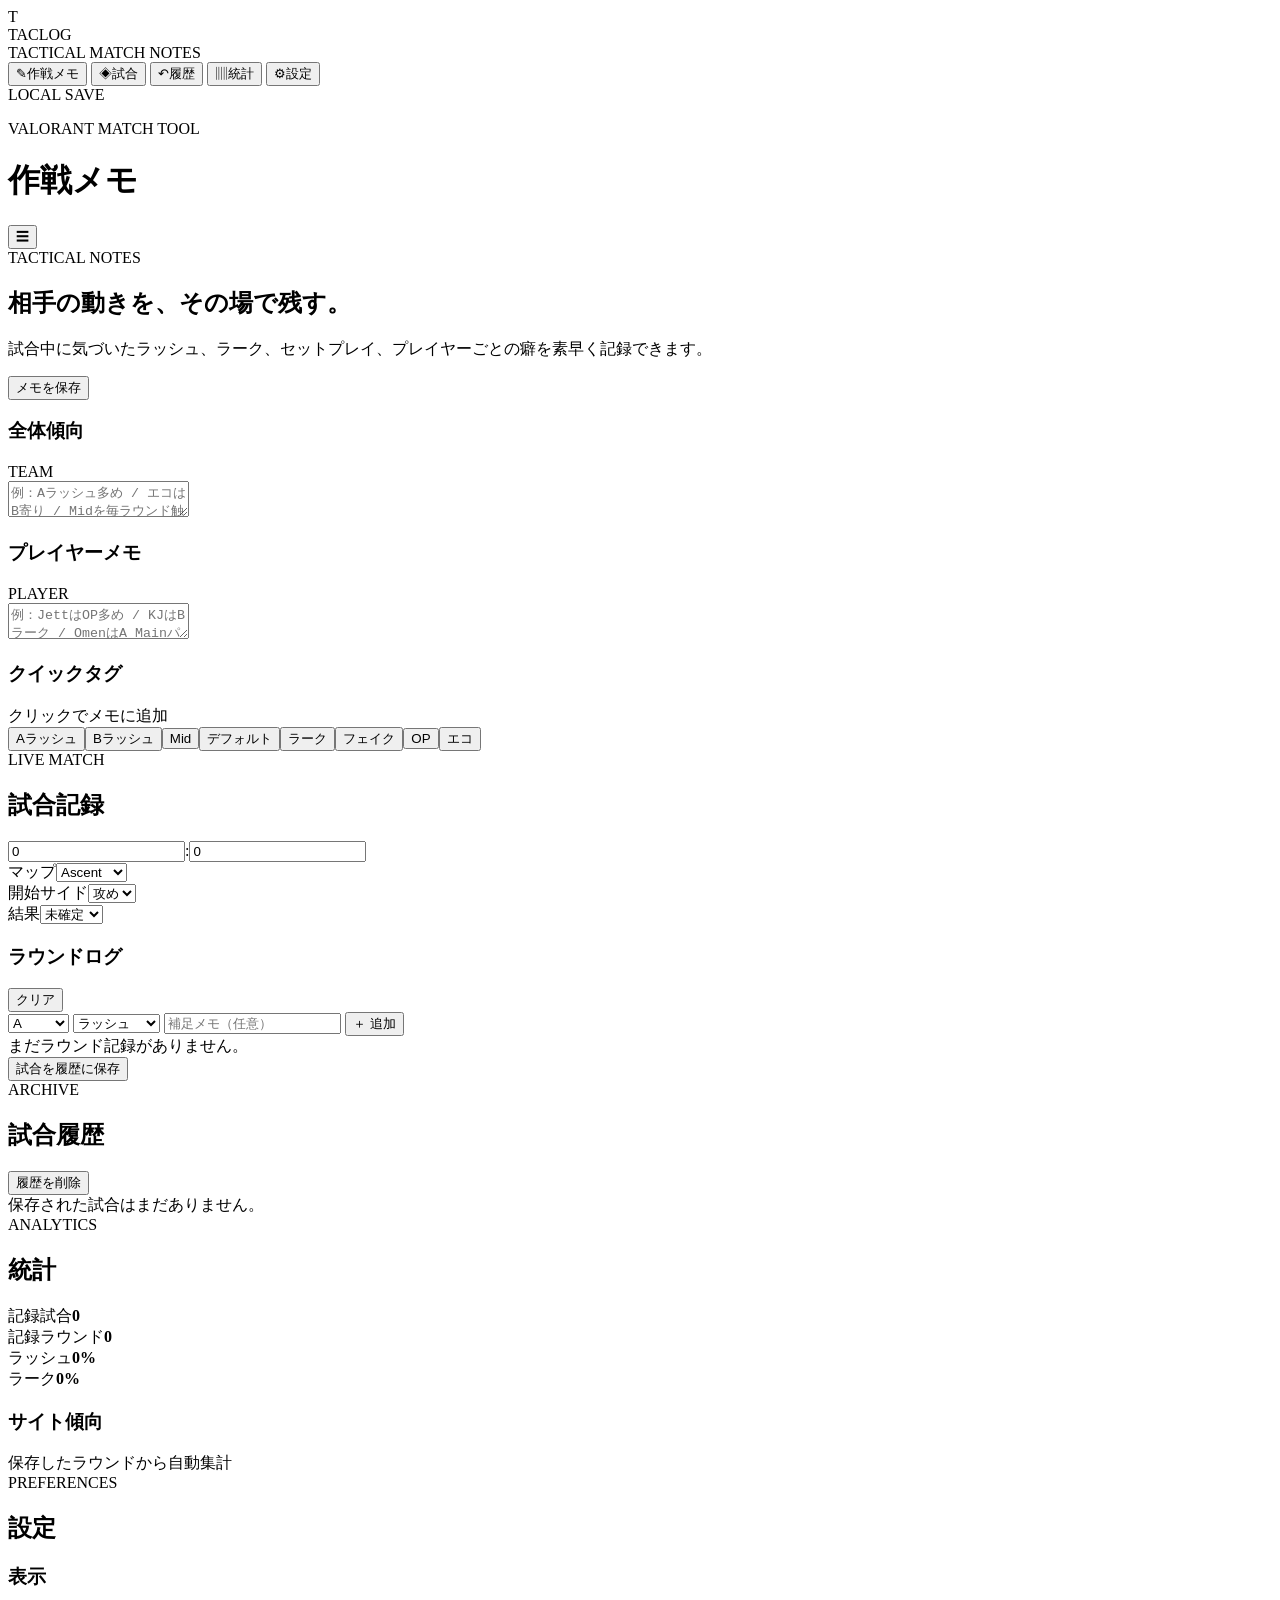
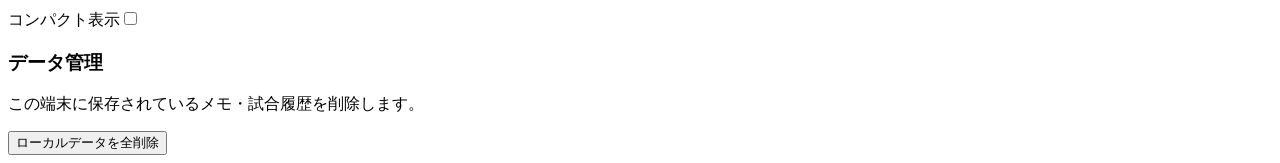
==== index.html @ 44c2d316 "Create VALO strategy tracker shell" ====
<!doctype html>
<html lang="ja">
<head>
  <meta charset="UTF-8" />
  <meta name="viewport" content="width=device-width, initial-scale=1.0" />
  <meta name="theme-color" content="#0b0c10" />
  <title>TACLOG</title>
  <link rel="stylesheet" href="styles.css" />
</head>
<body>
  <div class="app-shell">
    <aside class="sidebar">
      <div class="brand">
        <div class="brand-mark">T</div>
        <div>
          <div class="brand-name">TACLOG</div>
          <div class="brand-sub">TACTICAL MATCH NOTES</div>
        </div>
      </div>

      <nav class="nav" aria-label="メインメニュー">
        <button class="nav-item active" data-tab="memo">
          <span class="nav-icon">✎</span><span>作戦メモ</span>
        </button>
        <button class="nav-item" data-tab="match">
          <span class="nav-icon">◈</span><span>試合</span>
        </button>
        <button class="nav-item" data-tab="history">
          <span class="nav-icon">↶</span><span>履歴</span>
        </button>
        <button class="nav-item" data-tab="stats">
          <span class="nav-icon">▥</span><span>統計</span>
        </button>
        <button class="nav-item" data-tab="settings">
          <span class="nav-icon">⚙</span><span>設定</span>
        </button>
      </nav>

      <div class="sidebar-footer">
        <div class="status-dot"></div>
        <span>LOCAL SAVE</span>
      </div>
    </aside>

    <main class="main">
      <header class="topbar">
        <div>
          <p class="eyebrow">VALORANT MATCH TOOL</p>
          <h1 id="pageTitle">作戦メモ</h1>
        </div>
        <button id="mobileMenu" class="mobile-menu" aria-label="メニュー">☰</button>
      </header>

      <section id="memo" class="tab-panel active">
        <div class="hero-card">
          <div>
            <span class="tag">TACTICAL NOTES</span>
            <h2>相手の動きを、その場で残す。</h2>
            <p>試合中に気づいたラッシュ、ラーク、セットプレイ、プレイヤーごとの癖を素早く記録できます。</p>
          </div>
          <button class="primary-btn" id="saveMemo">メモを保存</button>
        </div>

        <div class="grid two">
          <article class="card">
            <div class="card-head"><h3>全体傾向</h3><span class="mini-tag">TEAM</span></div>
            <textarea id="teamMemo" placeholder="例：Aラッシュ多め / エコはB寄り / Midを毎ラウンド触る"></textarea>
          </article>
          <article class="card">
            <div class="card-head"><h3>プレイヤーメモ</h3><span class="mini-tag">PLAYER</span></div>
            <textarea id="playerMemo" placeholder="例：JettはOP多め / KJはBラーク / OmenはA Mainパラノイア"></textarea>
          </article>
        </div>

        <article class="card quick-card">
          <div class="card-head"><h3>クイックタグ</h3><span class="muted">クリックでメモに追加</span></div>
          <div class="quick-tags" id="quickTags">
            <button>Aラッシュ</button><button>Bラッシュ</button><button>Mid</button><button>デフォルト</button><button>ラーク</button><button>フェイク</button><button>OP</button><button>エコ</button>
          </div>
        </article>
      </section>

      <section id="match" class="tab-panel">
        <div class="section-title-row">
          <div><span class="tag">LIVE MATCH</span><h2>試合記録</h2></div>
          <div class="score-box"><input id="ourScore" type="number" min="0" value="0" /><span>:</span><input id="enemyScore" type="number" min="0" value="0" /></div>
        </div>

        <div class="grid three">
          <article class="card compact"><label>マップ</label><select id="mapSelect"><option>Ascent</option><option>Bind</option><option>Haven</option><option>Lotus</option><option>Split</option><option>Sunset</option><option>Icebox</option><option>Breeze</option><option>Corrode</option></select></article>
          <article class="card compact"><label>開始サイド</label><select id="sideSelect"><option>攻め</option><option>守り</option></select></article>
          <article class="card compact"><label>結果</label><select id="resultSelect"><option value="">未確定</option><option value="WIN">WIN</option><option value="LOSS">LOSS</option><option value="DRAW">DRAW</option></select></article>
        </div>

        <article class="card">
          <div class="card-head"><h3>ラウンドログ</h3><button class="ghost-btn" id="clearRounds">クリア</button></div>
          <div class="round-builder">
            <select id="siteSelect"><option>A</option><option>B</option><option>Mid</option><option>その他</option></select>
            <select id="planSelect"><option>ラッシュ</option><option>デフォルト</option><option>ラーク</option><option>フェイク</option><option>スプリット</option><option>リテイク</option><option>その他</option></select>
            <input id="roundNote" placeholder="補足メモ（任意）" />
            <button class="primary-btn" id="addRound">＋ 追加</button>
          </div>
          <div id="roundList" class="round-list empty-state">まだラウンド記録がありません。</div>
        </article>
        <button class="finish-btn" id="finishMatch">試合を履歴に保存</button>
      </section>

      <section id="history" class="tab-panel">
        <div class="section-title-row"><div><span class="tag">ARCHIVE</span><h2>試合履歴</h2></div><button class="ghost-btn" id="clearHistory">履歴を削除</button></div>
        <div id="historyList" class="history-list empty-state">保存された試合はまだありません。</div>
      </section>

      <section id="stats" class="tab-panel">
        <div class="section-title-row"><div><span class="tag">ANALYTICS</span><h2>統計</h2></div></div>
        <div class="stat-grid">
          <article class="stat-card"><span>記録試合</span><strong id="statMatches">0</strong></article>
          <article class="stat-card"><span>記録ラウンド</span><strong id="statRounds">0</strong></article>
          <article class="stat-card"><span>ラッシュ</span><strong id="statRush">0%</strong></article>
          <article class="stat-card"><span>ラーク</span><strong id="statLurk">0%</strong></article>
        </div>
        <article class="card"><div class="card-head"><h3>サイト傾向</h3><span class="muted">保存したラウンドから自動集計</span></div><div id="siteBars" class="bars"></div></article>
      </section>

      <section id="settings" class="tab-panel">
        <div class="section-title-row"><div><span class="tag">PREFERENCES</span><h2>設定</h2></div></div>
        <div class="grid two">
          <article class="card"><h3>表示</h3><label class="setting-row"><span>コンパクト表示</span><input type="checkbox" id="compactToggle" /></label></article>
          <article class="card danger-zone"><h3>データ管理</h3><p>この端末に保存されているメモ・試合履歴を削除します。</p><button class="danger-btn" id="resetData">ローカルデータを全削除</button></article>
        </div>
      </section>
    </main>
  </div>
  <script src="app.js"></script>
</body>
</html>
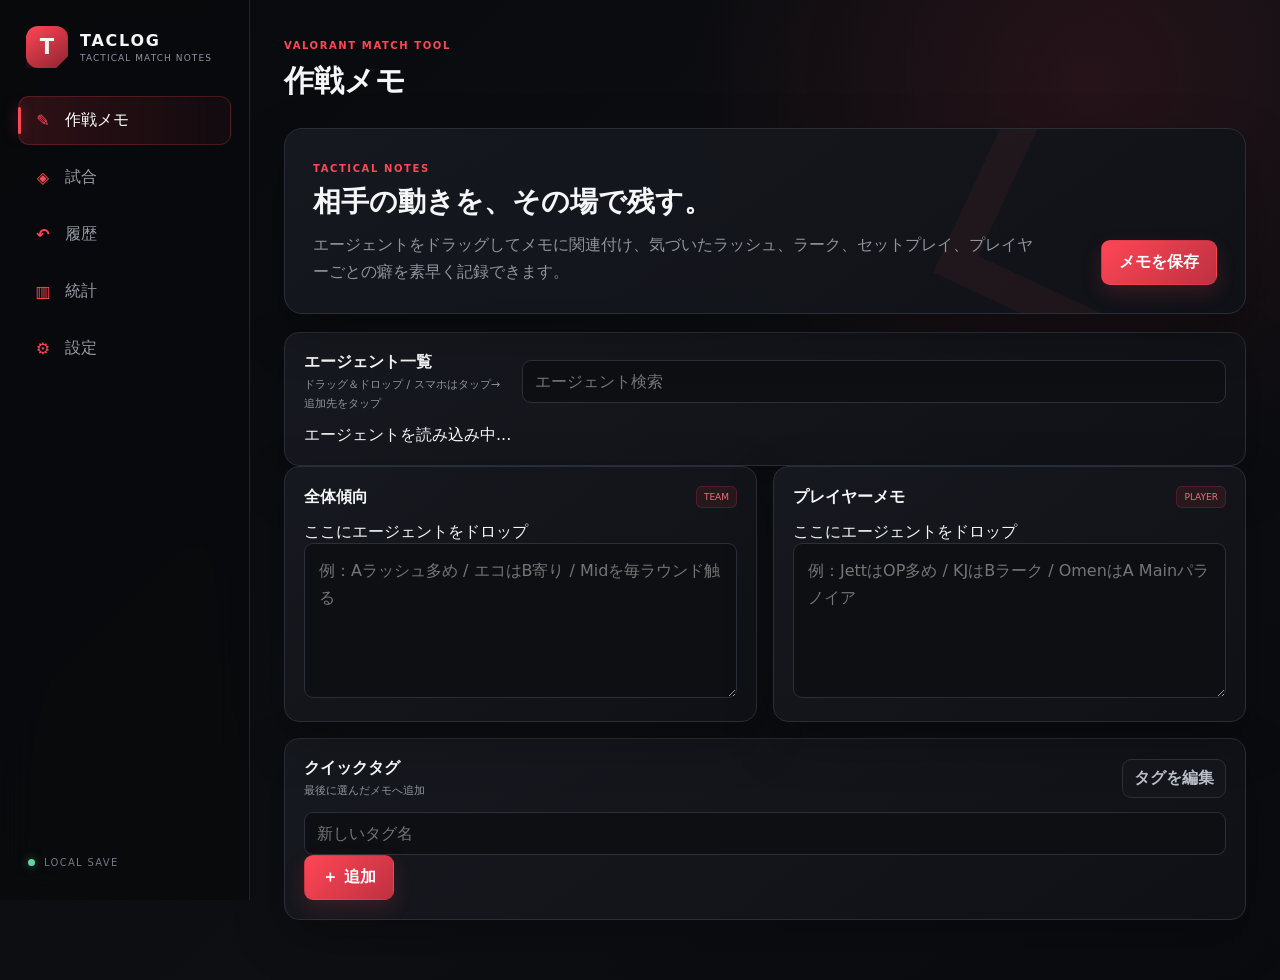
==== commit 8b76cd66: "Add agent drag-and-drop UI and editable quick tags" ====
--- a/index.html
+++ b/index.html
@@ -19,35 +19,19 @@
       </div>
 
       <nav class="nav" aria-label="メインメニュー">
-        <button class="nav-item active" data-tab="memo">
-          <span class="nav-icon">✎</span><span>作戦メモ</span>
-        </button>
-        <button class="nav-item" data-tab="match">
-          <span class="nav-icon">◈</span><span>試合</span>
-        </button>
-        <button class="nav-item" data-tab="history">
-          <span class="nav-icon">↶</span><span>履歴</span>
-        </button>
-        <button class="nav-item" data-tab="stats">
-          <span class="nav-icon">▥</span><span>統計</span>
-        </button>
-        <button class="nav-item" data-tab="settings">
-          <span class="nav-icon">⚙</span><span>設定</span>
-        </button>
+        <button class="nav-item active" data-tab="memo"><span class="nav-icon">✎</span><span>作戦メモ</span></button>
+        <button class="nav-item" data-tab="match"><span class="nav-icon">◈</span><span>試合</span></button>
+        <button class="nav-item" data-tab="history"><span class="nav-icon">↶</span><span>履歴</span></button>
+        <button class="nav-item" data-tab="stats"><span class="nav-icon">▥</span><span>統計</span></button>
+        <button class="nav-item" data-tab="settings"><span class="nav-icon">⚙</span><span>設定</span></button>
       </nav>
 
-      <div class="sidebar-footer">
-        <div class="status-dot"></div>
-        <span>LOCAL SAVE</span>
-      </div>
+      <div class="sidebar-footer"><div class="status-dot"></div><span>LOCAL SAVE</span></div>
     </aside>
 
     <main class="main">
       <header class="topbar">
-        <div>
-          <p class="eyebrow">VALORANT MATCH TOOL</p>
-          <h1 id="pageTitle">作戦メモ</h1>
-        </div>
+        <div><p class="eyebrow">VALORANT MATCH TOOL</p><h1 id="pageTitle">作戦メモ</h1></div>
         <button id="mobileMenu" class="mobile-menu" aria-label="メニュー">☰</button>
       </header>
 
@@ -56,26 +40,41 @@
           <div>
             <span class="tag">TACTICAL NOTES</span>
             <h2>相手の動きを、その場で残す。</h2>
-            <p>試合中に気づいたラッシュ、ラーク、セットプレイ、プレイヤーごとの癖を素早く記録できます。</p>
+            <p>エージェントをドラッグしてメモに関連付け、気づいたラッシュ、ラーク、セットプレイ、プレイヤーごとの癖を素早く記録できます。</p>
           </div>
           <button class="primary-btn" id="saveMemo">メモを保存</button>
         </div>
 
+        <article class="card agent-library-card">
+          <div class="card-head agent-library-head">
+            <div><h3>エージェント一覧</h3><span class="muted">ドラッグ＆ドロップ / スマホはタップ→追加先をタップ</span></div>
+            <input class="agent-search" id="memoAgentSearch" placeholder="エージェント検索" />
+          </div>
+          <div id="memoAgentLibrary" class="agent-library-grid loading-agents">エージェントを読み込み中...</div>
+        </article>
+
         <div class="grid two">
-          <article class="card">
+          <article class="card memo-card">
             <div class="card-head"><h3>全体傾向</h3><span class="mini-tag">TEAM</span></div>
+            <div id="teamMemoAgents" class="agent-dropzone" data-drop-target="teamMemoAgents"><span class="drop-hint">ここにエージェントをドロップ</span></div>
             <textarea id="teamMemo" placeholder="例：Aラッシュ多め / エコはB寄り / Midを毎ラウンド触る"></textarea>
           </article>
-          <article class="card">
+          <article class="card memo-card">
             <div class="card-head"><h3>プレイヤーメモ</h3><span class="mini-tag">PLAYER</span></div>
+            <div id="playerMemoAgents" class="agent-dropzone" data-drop-target="playerMemoAgents"><span class="drop-hint">ここにエージェントをドロップ</span></div>
             <textarea id="playerMemo" placeholder="例：JettはOP多め / KJはBラーク / OmenはA Mainパラノイア"></textarea>
           </article>
         </div>
 
         <article class="card quick-card">
-          <div class="card-head"><h3>クイックタグ</h3><span class="muted">クリックでメモに追加</span></div>
-          <div class="quick-tags" id="quickTags">
-            <button>Aラッシュ</button><button>Bラッシュ</button><button>Mid</button><button>デフォルト</button><button>ラーク</button><button>フェイク</button><button>OP</button><button>エコ</button>
+          <div class="card-head">
+            <div><h3>クイックタグ</h3><span class="muted">最後に選んだメモへ追加</span></div>
+            <button class="ghost-btn" id="toggleTagEditor">タグを編集</button>
+          </div>
+          <div class="quick-tags" id="quickTags"></div>
+          <div id="tagEditor" class="tag-editor hidden">
+            <div id="tagEditorList" class="tag-editor-list"></div>
+            <div class="tag-add-row"><input id="newTagInput" placeholder="新しいタグ名" /><button class="primary-btn" id="addQuickTag">＋ 追加</button></div>
           </div>
         </article>
       </section>
@@ -85,6 +84,19 @@
           <div><span class="tag">LIVE MATCH</span><h2>試合記録</h2></div>
           <div class="score-box"><input id="ourScore" type="number" min="0" value="0" /><span>:</span><input id="enemyScore" type="number" min="0" value="0" /></div>
         </div>
+
+        <article class="card agent-library-card">
+          <div class="card-head agent-library-head">
+            <div><h3>エージェント一覧</h3><span class="muted">敵チームへドラッグして構成を記録</span></div>
+            <input class="agent-search" id="matchAgentSearch" placeholder="エージェント検索" />
+          </div>
+          <div id="matchAgentLibrary" class="agent-library-grid loading-agents">エージェントを読み込み中...</div>
+        </article>
+
+        <article class="card enemy-team-card">
+          <div class="card-head"><h3>敵チーム</h3><span class="muted">最大5人</span></div>
+          <div id="matchAgents" class="agent-dropzone team-dropzone" data-drop-target="matchAgents"><span class="drop-hint">ここに敵エージェントをドロップ</span></div>
+        </article>
 
         <div class="grid three">
           <article class="card compact"><label>マップ</label><select id="mapSelect"><option>Ascent</option><option>Bind</option><option>Haven</option><option>Lotus</option><option>Split</option><option>Sunset</option><option>Icebox</option><option>Breeze</option><option>Corrode</option></select></article>
@@ -97,7 +109,7 @@
           <div class="round-builder">
             <select id="siteSelect"><option>A</option><option>B</option><option>Mid</option><option>その他</option></select>
             <select id="planSelect"><option>ラッシュ</option><option>デフォルト</option><option>ラーク</option><option>フェイク</option><option>スプリット</option><option>リテイク</option><option>その他</option></select>
-            <input id="roundNote" placeholder="補足メモ（任意）" />
+            <div id="roundAgentDrop" class="round-note-drop" data-drop-target="roundNote"><input id="roundNote" placeholder="補足メモ（エージェントもドロップ可）" /></div>
             <button class="primary-btn" id="addRound">＋ 追加</button>
           </div>
           <div id="roundList" class="round-list empty-state">まだラウンド記録がありません。</div>
@@ -127,6 +139,7 @@
           <article class="card"><h3>表示</h3><label class="setting-row"><span>コンパクト表示</span><input type="checkbox" id="compactToggle" /></label></article>
           <article class="card danger-zone"><h3>データ管理</h3><p>この端末に保存されているメモ・試合履歴を削除します。</p><button class="danger-btn" id="resetData">ローカルデータを全削除</button></article>
         </div>
+        <p class="riot-note">TACLOGはRiot Gamesの公式サービスではありません。VALORANTおよびエージェントアートの権利はRiot Gamesに帰属します。</p>
       </section>
     </main>
   </div>
--- a/styles.css
+++ b/styles.css
@@ -0,0 +1,36 @@
+:root {
+  --bg:#090a0d;
+  --panel:#111318;
+  --panel-2:#171920;
+  --panel-3:#1d2028;
+  --line:#2a2e37;
+  --red:#c83243;
+  --red-bright:#ff4655;
+  --red-deep:#7d1d29;
+  --text:#f5f6f8;
+  --muted:#8f949e;
+  --green:#62d5a2;
+  --shadow:0 18px 50px rgba(0,0,0,.28);
+}
+*{box-sizing:border-box}
+html,body{margin:0;min-height:100%;background:var(--bg);color:var(--text);font-family:Inter,ui-sans-serif,system-ui,-apple-system,BlinkMacSystemFont,"Segoe UI",sans-serif}
+button,input,select,textarea{font:inherit}
+button{cursor:pointer}
+body{background:radial-gradient(circle at 85% 8%,rgba(200,50,67,.13),transparent 28%),linear-gradient(135deg,#08090c,#0e0f13 55%,#0a0b0f)}
+.app-shell{display:grid;grid-template-columns:250px 1fr;min-height:100vh}
+.sidebar{position:sticky;top:0;height:100vh;padding:26px 18px 18px;border-right:1px solid #20232b;background:rgba(9,10,13,.92);backdrop-filter:blur(18px);display:flex;flex-direction:column;z-index:10}
+.brand{display:flex;align-items:center;gap:12px;padding:0 8px 28px}.brand-mark{width:42px;height:42px;border-radius:12px;background:linear-gradient(145deg,var(--red-bright),#8e2431);display:grid;place-items:center;font-weight:900;font-size:21px;box-shadow:0 10px 30px rgba(255,70,85,.2);clip-path:polygon(12% 0,100% 0,100% 72%,72% 100%,0 100%,0 20%)}.brand-name{font-weight:900;letter-spacing:.11em}.brand-sub{font-size:9px;color:var(--muted);letter-spacing:.12em;margin-top:3px}
+.nav{display:flex;flex-direction:column;gap:8px}.nav-item{position:relative;border:1px solid transparent;background:transparent;color:#989da8;border-radius:11px;padding:13px 14px;display:flex;align-items:center;gap:12px;text-align:left;transition:.18s ease}.nav-item:hover{color:#fff;background:#14161b}.nav-item.active{color:#fff;background:linear-gradient(90deg,rgba(200,50,67,.2),rgba(200,50,67,.05));border-color:rgba(255,70,85,.22)}.nav-item.active:before{content:"";position:absolute;left:-1px;top:10px;bottom:10px;width:3px;border-radius:6px;background:var(--red-bright);box-shadow:0 0 14px rgba(255,70,85,.5)}.nav-icon{width:20px;text-align:center;color:var(--red-bright);font-weight:700}.sidebar-footer{margin-top:auto;display:flex;gap:9px;align-items:center;color:#737985;font-size:10px;letter-spacing:.13em;padding:14px 10px}.status-dot{width:7px;height:7px;border-radius:50%;background:var(--green);box-shadow:0 0 10px rgba(98,213,162,.5)}
+.main{min-width:0;padding:30px 34px 60px}.topbar{display:flex;justify-content:space-between;align-items:center;margin-bottom:26px}.eyebrow,.tag{font-size:10px;font-weight:800;letter-spacing:.16em;color:var(--red-bright)}h1{font-size:30px;margin:3px 0 0}h2{font-size:24px;margin:7px 0 0}h3{margin:0;font-size:16px}.mobile-menu{display:none;background:var(--panel);border:1px solid var(--line);color:#fff;border-radius:10px;padding:9px 12px}
+.tab-panel{display:none;animation:fade .2s ease}.tab-panel.active{display:block}@keyframes fade{from{opacity:.45;transform:translateY(3px)}to{opacity:1;transform:none}}
+.hero-card,.card,.stat-card{border:1px solid var(--line);background:linear-gradient(145deg,rgba(23,25,32,.96),rgba(15,17,22,.96));box-shadow:var(--shadow)}.hero-card{position:relative;overflow:hidden;border-radius:18px;padding:28px;display:flex;align-items:flex-end;justify-content:space-between;gap:24px;margin-bottom:18px}.hero-card:after{content:"";position:absolute;right:-70px;top:-100px;width:260px;height:260px;border:34px solid rgba(255,70,85,.06);transform:rotate(25deg)}.hero-card h2{font-size:28px;max-width:560px}.hero-card p{max-width:720px;color:var(--muted);line-height:1.7;margin:10px 0 0}.hero-card>*{position:relative;z-index:1}
+.grid{display:grid;gap:16px;margin-bottom:16px}.grid.two{grid-template-columns:repeat(2,minmax(0,1fr))}.grid.three{grid-template-columns:repeat(3,minmax(0,1fr))}.card{border-radius:15px;padding:19px}.card.compact{padding:16px}.card-head{display:flex;align-items:center;justify-content:space-between;gap:12px;margin-bottom:14px}.mini-tag{font-size:9px;padding:5px 7px;border-radius:6px;background:rgba(255,70,85,.09);border:1px solid rgba(255,70,85,.18);color:#ef6e79}.muted{font-size:11px;color:var(--muted)}
+textarea,input,select{width:100%;background:#0d0f13;border:1px solid #2b2f38;color:#eef0f4;border-radius:9px;outline:none;transition:.18s}textarea{min-height:155px;resize:vertical;padding:14px;line-height:1.65}input,select{height:43px;padding:0 12px}textarea:focus,input:focus,select:focus{border-color:#8f2c39;box-shadow:0 0 0 3px rgba(255,70,85,.08)}label{display:block;color:#a3a8b2;font-size:12px;margin-bottom:8px}
+.primary-btn,.finish-btn,.ghost-btn,.danger-btn,.quick-tags button{border-radius:9px;border:1px solid transparent;font-weight:750;transition:.18s}.primary-btn{background:linear-gradient(135deg,var(--red-bright),#be3141);color:#fff;padding:11px 17px;box-shadow:0 8px 20px rgba(255,70,85,.16)}.primary-btn:hover{transform:translateY(-1px);filter:brightness(1.08)}.ghost-btn{background:#13151b;color:#b8bdc7;border-color:var(--line);padding:8px 11px}.ghost-btn:hover{border-color:#5b2930;color:#fff}.danger-btn{background:rgba(255,70,85,.08);border-color:rgba(255,70,85,.27);color:#ff7c87;padding:10px 14px}.finish-btn{width:100%;padding:14px;background:linear-gradient(90deg,#8f2431,var(--red));color:white;letter-spacing:.04em}.finish-btn:hover{filter:brightness(1.07)}
+.quick-tags{display:flex;flex-wrap:wrap;gap:8px}.quick-tags button{background:#111319;border-color:#2c3038;color:#b8bdc7;padding:8px 11px}.quick-tags button:hover{background:rgba(255,70,85,.09);border-color:#70303a;color:#fff}
+.section-title-row{display:flex;align-items:center;justify-content:space-between;margin-bottom:18px}.score-box{display:flex;align-items:center;gap:8px;font-size:24px;font-weight:900}.score-box input{width:58px;text-align:center;font-size:20px;font-weight:800}.round-builder{display:grid;grid-template-columns:150px 180px 1fr auto;gap:9px}.round-list{margin-top:14px;display:flex;flex-direction:column;gap:8px}.round-row{display:grid;grid-template-columns:60px 70px 130px 1fr auto;gap:10px;align-items:center;padding:11px 12px;border-radius:9px;background:#0f1116;border:1px solid #242832;font-size:12px}.round-no{color:#717784;font-weight:800}.round-site{font-weight:900;color:#fff}.round-plan{color:#e16b76}.round-note{color:#9da2ac}.round-delete{background:transparent;border:0;color:#666d79;padding:4px 7px}.round-delete:hover{color:#ff6976}.empty-state{padding:28px;text-align:center;color:#6f7580;border:1px dashed #2b2f38;border-radius:12px}
+.history-list{display:flex;flex-direction:column;gap:10px}.history-item{display:grid;grid-template-columns:110px 1fr auto;align-items:center;gap:14px;background:var(--panel);border:1px solid var(--line);border-radius:12px;padding:15px 16px}.history-map{font-weight:850}.history-meta{color:var(--muted);font-size:12px}.result{font-weight:900;font-size:12px;padding:7px 9px;border-radius:7px}.result.WIN{color:#74dfaf;background:rgba(98,213,162,.08)}.result.LOSS{color:#ff707c;background:rgba(255,70,85,.08)}.result.DRAW{color:#c3c6cd;background:#1a1d24}
+.stat-grid{display:grid;grid-template-columns:repeat(4,1fr);gap:14px;margin-bottom:16px}.stat-card{border-radius:14px;padding:18px}.stat-card span{display:block;color:var(--muted);font-size:11px;margin-bottom:9px}.stat-card strong{font-size:30px;letter-spacing:-.04em}.bars{display:flex;flex-direction:column;gap:13px}.bar-row{display:grid;grid-template-columns:80px 1fr 45px;align-items:center;gap:10px;font-size:12px}.bar-track{height:8px;border-radius:20px;background:#0d0f13;overflow:hidden}.bar-fill{height:100%;border-radius:20px;background:linear-gradient(90deg,#77212c,var(--red-bright))}.bar-value{text-align:right;color:#a9aeb7}.setting-row{display:flex;justify-content:space-between;align-items:center;margin-top:16px}.setting-row input{width:18px;height:18px}.danger-zone p{color:var(--muted);font-size:12px;line-height:1.6}.compact-mode .card{padding:14px}.compact-mode .hero-card{padding:20px}.compact-mode textarea{min-height:110px}
+.toast{position:fixed;right:24px;bottom:24px;background:#171920;border:1px solid #3a3e48;color:#fff;padding:12px 15px;border-radius:10px;box-shadow:var(--shadow);z-index:40;animation:toastIn .2s ease}.toast strong{color:var(--red-bright)}@keyframes toastIn{from{opacity:0;transform:translateY(8px)}to{opacity:1;transform:none}}
+@media(max-width:900px){.app-shell{grid-template-columns:1fr}.sidebar{position:fixed;left:-270px;width:245px;transition:.2s;box-shadow:20px 0 50px rgba(0,0,0,.4)}.sidebar.open{left:0}.main{padding:22px 18px 50px}.mobile-menu{display:block}.grid.two,.grid.three,.stat-grid{grid-template-columns:1fr 1fr}.round-builder{grid-template-columns:1fr 1fr}.round-builder input{grid-column:1/-1}.round-builder .primary-btn{grid-column:1/-1}.hero-card{align-items:flex-start;flex-direction:column}.history-item{grid-template-columns:1fr auto}.history-meta{grid-column:1/-1}}
+@media(max-width:560px){.grid.two,.grid.three,.stat-grid{grid-template-columns:1fr}.round-row{grid-template-columns:48px 45px 1fr auto}.round-note{grid-column:2/5}.main{padding:18px 13px 45px}.topbar{margin-bottom:18px}h1{font-size:25px}.hero-card h2{font-size:23px}.score-box input{width:50px}.section-title-row{align-items:flex-end}}
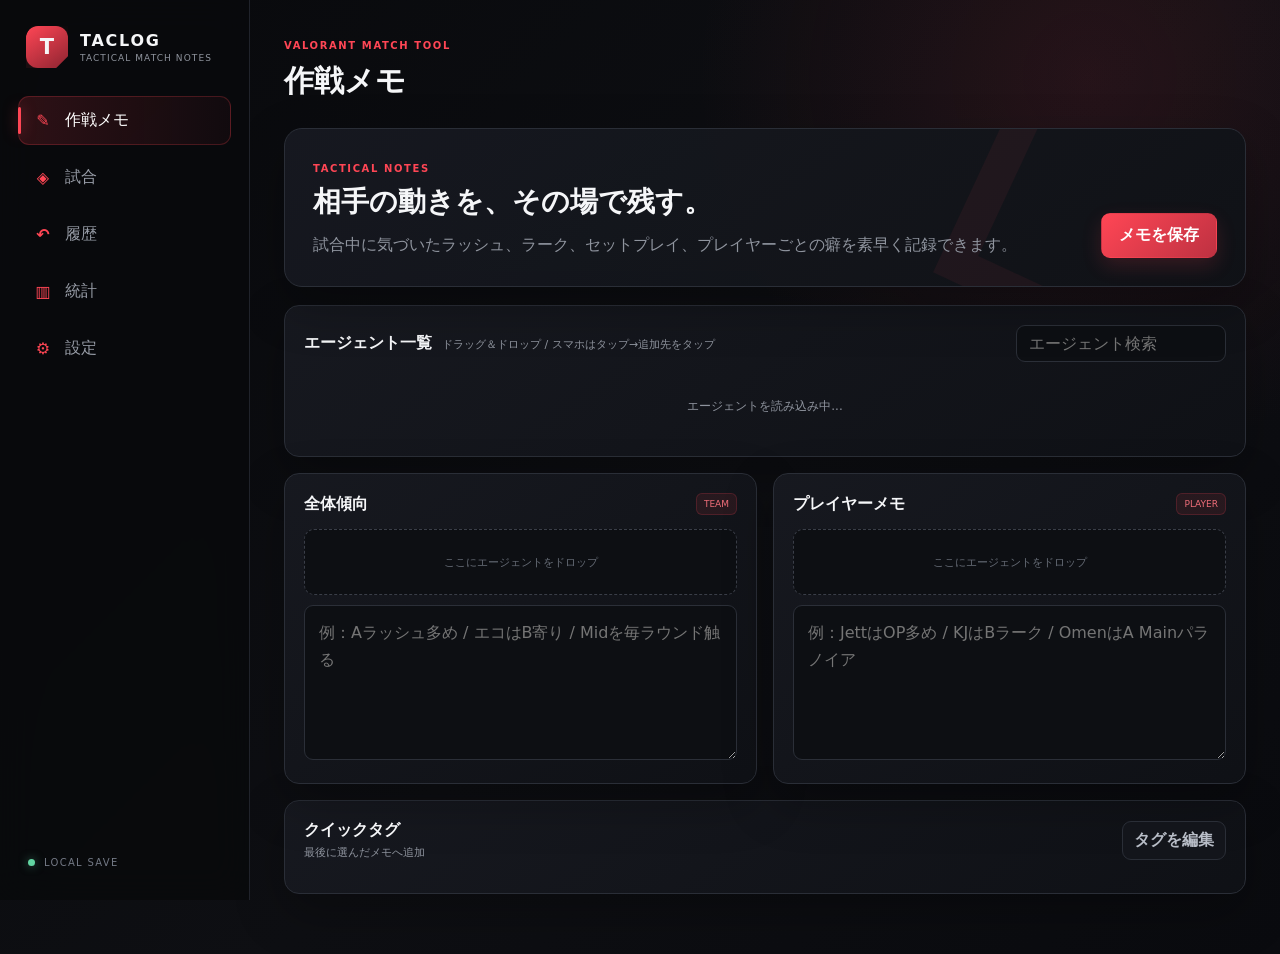
==== commit 241a9331: "Add ally team, rank stats controls and round counter UI" ====
--- a/index.html
+++ b/index.html
@@ -6,6 +6,7 @@
   <meta name="theme-color" content="#0b0c10" />
   <title>TACLOG</title>
   <link rel="stylesheet" href="styles.css" />
+  <link rel="stylesheet" href="agent.css" />
 </head>
 <body>
   <div class="app-shell">
@@ -37,11 +38,7 @@
 
       <section id="memo" class="tab-panel active">
         <div class="hero-card">
-          <div>
-            <span class="tag">TACTICAL NOTES</span>
-            <h2>相手の動きを、その場で残す。</h2>
-            <p>エージェントをドラッグしてメモに関連付け、気づいたラッシュ、ラーク、セットプレイ、プレイヤーごとの癖を素早く記録できます。</p>
-          </div>
+          <div><span class="tag">TACTICAL NOTES</span><h2>相手の動きを、その場で残す。</h2><p>試合中に気づいたラッシュ、ラーク、セットプレイ、プレイヤーごとの癖を素早く記録できます。</p></div>
           <button class="primary-btn" id="saveMemo">メモを保存</button>
         </div>
 
@@ -87,30 +84,41 @@
 
         <article class="card agent-library-card">
           <div class="card-head agent-library-head">
-            <div><h3>エージェント一覧</h3><span class="muted">敵チームへドラッグして構成を記録</span></div>
+            <div><h3>エージェント一覧</h3><span class="muted">味方・敵チームへドラッグして構成を記録</span></div>
             <input class="agent-search" id="matchAgentSearch" placeholder="エージェント検索" />
           </div>
           <div id="matchAgentLibrary" class="agent-library-grid loading-agents">エージェントを読み込み中...</div>
         </article>
 
-        <article class="card enemy-team-card">
-          <div class="card-head"><h3>敵チーム</h3><span class="muted">最大5人</span></div>
-          <div id="matchAgents" class="agent-dropzone team-dropzone" data-drop-target="matchAgents"><span class="drop-hint">ここに敵エージェントをドロップ</span></div>
-        </article>
+        <div class="team-grid">
+          <article class="card team-card ally-team-card">
+            <div class="card-head"><h3>味方チーム</h3><span class="muted">最大5人</span></div>
+            <div id="allyAgents" class="agent-dropzone team-dropzone" data-drop-target="allyAgents"><span class="drop-hint">ここに味方エージェントをドロップ</span></div>
+          </article>
+          <article class="card team-card enemy-team-card">
+            <div class="card-head"><h3>敵チーム</h3><span class="muted">最大5人</span></div>
+            <div id="enemyAgents" class="agent-dropzone team-dropzone" data-drop-target="enemyAgents"><span class="drop-hint">ここに敵エージェントをドロップ</span></div>
+          </article>
+        </div>
 
-        <div class="grid three">
+        <div class="match-meta-grid">
           <article class="card compact"><label>マップ</label><select id="mapSelect"><option>Ascent</option><option>Bind</option><option>Haven</option><option>Lotus</option><option>Split</option><option>Sunset</option><option>Icebox</option><option>Breeze</option><option>Corrode</option></select></article>
+          <article class="card compact"><label>自分のランク</label><select id="rankSelect"></select></article>
           <article class="card compact"><label>開始サイド</label><select id="sideSelect"><option>攻め</option><option>守り</option></select></article>
           <article class="card compact"><label>結果</label><select id="resultSelect"><option value="">未確定</option><option value="WIN">WIN</option><option value="LOSS">LOSS</option><option value="DRAW">DRAW</option></select></article>
         </div>
 
         <article class="card">
-          <div class="card-head"><h3>ラウンドログ</h3><button class="ghost-btn" id="clearRounds">クリア</button></div>
-          <div class="round-builder">
-            <select id="siteSelect"><option>A</option><option>B</option><option>Mid</option><option>その他</option></select>
-            <select id="planSelect"><option>ラッシュ</option><option>デフォルト</option><option>ラーク</option><option>フェイク</option><option>スプリット</option><option>リテイク</option><option>その他</option></select>
-            <div id="roundAgentDrop" class="round-note-drop" data-drop-target="roundNote"><input id="roundNote" placeholder="補足メモ（エージェントもドロップ可）" /></div>
-            <button class="primary-btn" id="addRound">＋ 追加</button>
+          <div class="card-head">
+            <div><h3>ラウンドログ</h3><span class="muted">追加するとラウンド番号が自動で+1</span></div>
+            <button class="ghost-btn" id="clearRounds">クリア</button>
+          </div>
+          <div class="round-builder with-round-number">
+            <div class="round-number-field"><label for="currentRound">ラウンド</label><input id="currentRound" type="number" min="1" value="1" /></div>
+            <div><label for="siteSelect">サイト</label><select id="siteSelect"><option>A</option><option>B</option><option>Mid</option><option>その他</option></select></div>
+            <div><label for="planSelect">作戦</label><select id="planSelect"><option>ラッシュ</option><option>デフォルト</option><option>ラーク</option><option>フェイク</option><option>スプリット</option><option>リテイク</option><option>その他</option></select></div>
+            <div><label for="roundNote">補足</label><div id="roundAgentDrop" class="round-note-drop" data-drop-target="roundNote"><input id="roundNote" placeholder="補足メモ（エージェントもドロップ可）" /></div></div>
+            <button class="primary-btn add-round-btn" id="addRound">＋ 追加</button>
           </div>
           <div id="roundList" class="round-list empty-state">まだラウンド記録がありません。</div>
         </article>
@@ -123,14 +131,18 @@
       </section>
 
       <section id="stats" class="tab-panel">
-        <div class="section-title-row"><div><span class="tag">ANALYTICS</span><h2>統計</h2></div></div>
+        <div class="section-title-row stats-title-row">
+          <div><span class="tag">ANALYTICS</span><h2>統計</h2></div>
+          <div class="rank-filter-wrap"><label for="rankFilter">ランクで絞り込み</label><select id="rankFilter"></select></div>
+        </div>
         <div class="stat-grid">
           <article class="stat-card"><span>記録試合</span><strong id="statMatches">0</strong></article>
           <article class="stat-card"><span>記録ラウンド</span><strong id="statRounds">0</strong></article>
           <article class="stat-card"><span>ラッシュ</span><strong id="statRush">0%</strong></article>
           <article class="stat-card"><span>ラーク</span><strong id="statLurk">0%</strong></article>
         </div>
-        <article class="card"><div class="card-head"><h3>サイト傾向</h3><span class="muted">保存したラウンドから自動集計</span></div><div id="siteBars" class="bars"></div></article>
+        <article class="card stats-context"><div class="card-head"><h3 id="statsContextTitle">全ランクの統計</h3><span class="muted" id="statsContextMeta">保存した試合から自動集計</span></div></article>
+        <article class="card"><div class="card-head"><h3>サイト傾向</h3><span class="muted">選択中のランクだけを集計</span></div><div id="siteBars" class="bars"></div></article>
       </section>
 
       <section id="settings" class="tab-panel">
@@ -139,7 +151,7 @@
           <article class="card"><h3>表示</h3><label class="setting-row"><span>コンパクト表示</span><input type="checkbox" id="compactToggle" /></label></article>
           <article class="card danger-zone"><h3>データ管理</h3><p>この端末に保存されているメモ・試合履歴を削除します。</p><button class="danger-btn" id="resetData">ローカルデータを全削除</button></article>
         </div>
-        <p class="riot-note">TACLOGはRiot Gamesの公式サービスではありません。VALORANTおよびエージェントアートの権利はRiot Gamesに帰属します。</p>
+        <p class="riot-note">TACLOGは非公式のファン制作ツールです。Riot Games / VALORANTとの公式な提携・承認を示すものではありません。</p>
       </section>
     </main>
   </div>
--- a/agent.css
+++ b/agent.css
@@ -0,0 +1 @@
+.agent-library-card{margin-bottom:16px}.agent-library-head>div:first-child{display:flex;align-items:baseline;gap:10px;flex-wrap:wrap}.agent-search{width:210px;height:37px}.agent-library-grid{display:grid;grid-template-columns:repeat(auto-fill,minmax(72px,1fr));gap:8px;max-height:270px;overflow:auto;padding:2px}.loading-agents{display:block;color:var(--muted);font-size:12px;padding:22px;text-align:center}.agent-card{position:relative;min-width:0;border:1px solid #2a2e37;border-radius:10px;background:#0d0f13;padding:5px;color:#c5c9d1;text-align:center;user-select:none;transition:.16s;overflow:hidden}.agent-card:hover,.agent-card.selected{border-color:#8f2c39;background:rgba(255,70,85,.08);transform:translateY(-1px)}.agent-card.selected{box-shadow:0 0 0 2px rgba(255,70,85,.1)}.agent-card img{width:100%;aspect-ratio:1;object-fit:cover;border-radius:7px;background:#181b21;display:block}.agent-card span{display:block;white-space:nowrap;overflow:hidden;text-overflow:ellipsis;font-size:10px;font-weight:800;margin-top:5px}.agent-card[draggable="true"]{cursor:grab}.agent-dropzone{min-height:66px;border:1px dashed #3a3e48;border-radius:10px;background:#0d0f13;padding:8px;display:flex;gap:8px;align-items:center;flex-wrap:wrap;margin-bottom:10px;transition:.15s}.agent-dropzone.drag-over,.round-note-drop.drag-over{border-color:var(--red-bright);background:rgba(255,70,85,.06);box-shadow:0 0 0 3px rgba(255,70,85,.06)}.drop-hint{color:#656b75;font-size:11px;margin:auto}.agent-chip{position:relative;width:54px;border:1px solid #313641;border-radius:9px;background:#15181e;padding:3px;text-align:center}.agent-chip img{display:block;width:46px;height:46px;object-fit:cover;border-radius:7px}.agent-chip span{display:block;font-size:8px;white-space:nowrap;overflow:hidden;text-overflow:ellipsis;margin-top:2px}.agent-chip-remove{position:absolute;right:-5px;top:-5px;width:18px;height:18px;border-radius:50%;border:1px solid #5b2a31;background:#16181d;color:#ff7884;display:grid;place-items:center;padding:0;font-size:12px;line-height:1}.team-dropzone{min-height:78px}.enemy-team-card{margin-bottom:16px}.round-note-drop{border:1px dashed transparent;border-radius:9px}.round-note-drop input{height:41px}.history-agents{display:flex;gap:4px;margin-top:6px}.history-agents img{width:26px;height:26px;object-fit:cover;border-radius:6px;border:1px solid #323742;background:#171a20}.tag-editor{margin-top:16px;border-top:1px solid var(--line);padding-top:14px}.tag-editor.hidden{display:none}.tag-editor-list{display:flex;flex-direction:column;gap:8px}.tag-editor-row{display:grid;grid-template-columns:1fr auto;gap:8px}.tag-editor-row input{height:38px}.tag-delete{width:38px;height:38px;border-radius:9px;border:1px solid #4e2930;background:rgba(255,70,85,.06);color:#ff7480}.tag-add-row{display:grid;grid-template-columns:1fr auto;gap:8px;margin-top:10px}.tag-add-row input{height:40px}.riot-note{color:#666c77;font-size:10px;line-height:1.6;margin:18px 2px 0}.compact-mode .agent-library-grid{max-height:190px}@media(max-width:900px){.round-note-drop{grid-column:1/-1}.agent-library-grid{grid-template-columns:repeat(auto-fill,minmax(66px,1fr));max-height:245px}}@media(max-width:560px){.agent-library-head{align-items:flex-start;flex-direction:column}.agent-search{width:100%}.agent-library-grid{grid-template-columns:repeat(4,minmax(0,1fr));max-height:285px}.agent-chip{width:50px}.agent-chip img{width:42px;height:42px}.tag-add-row{grid-template-columns:1fr}.tag-add-row .primary-btn{width:100%}}
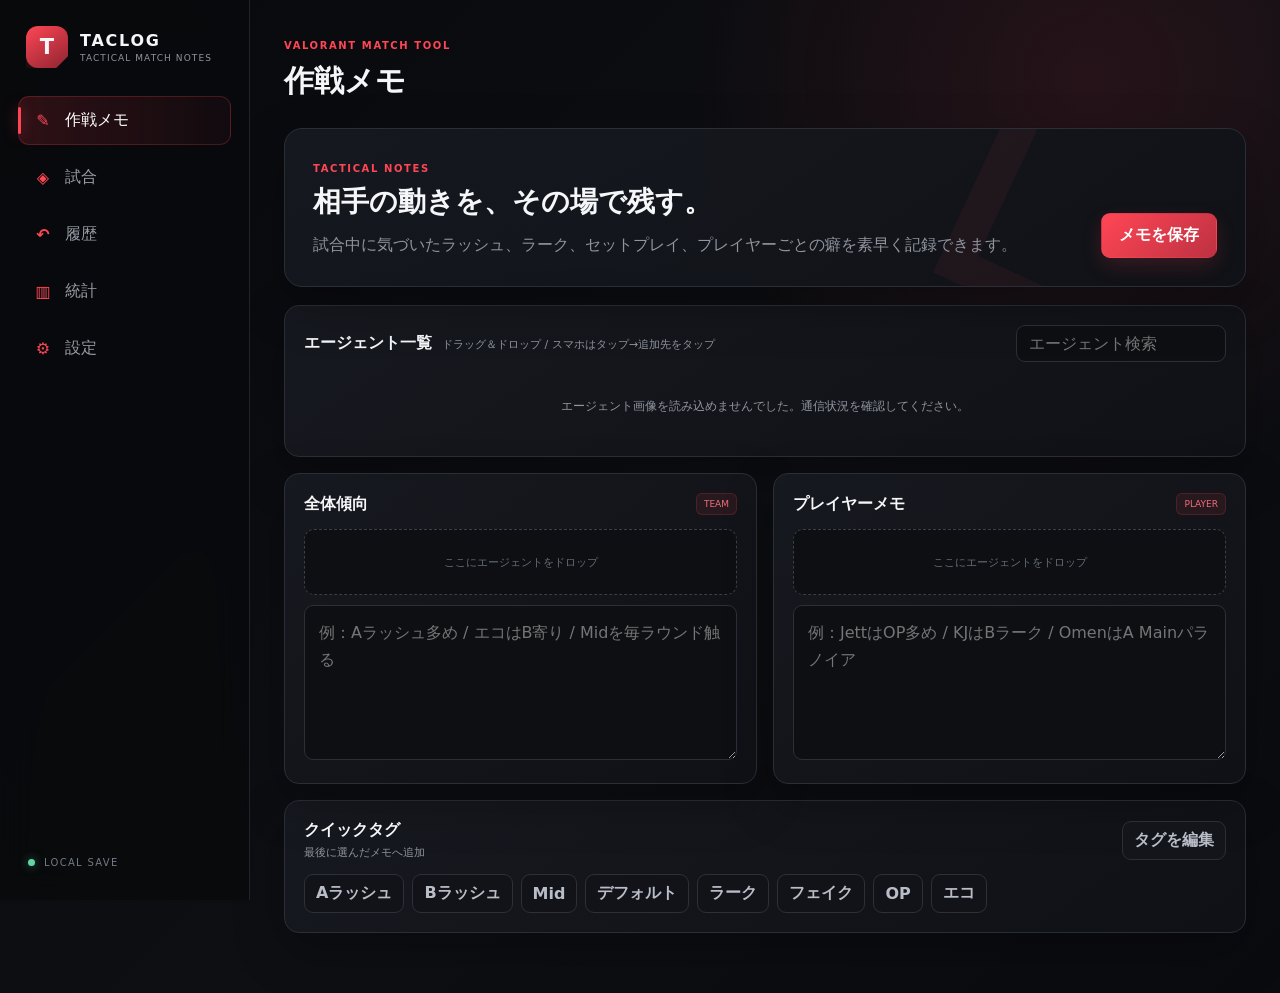
==== commit d6744cb6: "Change stats selector from match to map" ====
--- a/index.html
+++ b/index.html
@@ -101,9 +101,8 @@
           </article>
         </div>
 
-        <div class="match-meta-grid">
+        <div class="match-meta-grid three-meta">
           <article class="card compact"><label>マップ</label><select id="mapSelect"><option>Ascent</option><option>Bind</option><option>Haven</option><option>Lotus</option><option>Split</option><option>Sunset</option><option>Icebox</option><option>Breeze</option><option>Corrode</option></select></article>
-          <article class="card compact"><label>自分のランク</label><select id="rankSelect"></select></article>
           <article class="card compact"><label>開始サイド</label><select id="sideSelect"><option>攻め</option><option>守り</option></select></article>
           <article class="card compact"><label>結果</label><select id="resultSelect"><option value="">未確定</option><option value="WIN">WIN</option><option value="LOSS">LOSS</option><option value="DRAW">DRAW</option></select></article>
         </div>
@@ -133,16 +132,16 @@
       <section id="stats" class="tab-panel">
         <div class="section-title-row stats-title-row">
           <div><span class="tag">ANALYTICS</span><h2>統計</h2></div>
-          <div class="rank-filter-wrap"><label for="rankFilter">ランクで絞り込み</label><select id="rankFilter"></select></div>
+          <div class="match-filter-wrap"><label for="matchFilter">マップで絞り込み</label><select id="matchFilter"><option value="all">全マップ</option></select></div>
         </div>
         <div class="stat-grid">
-          <article class="stat-card"><span>記録試合</span><strong id="statMatches">0</strong></article>
+          <article class="stat-card"><span>対象試合</span><strong id="statMatches">0</strong></article>
           <article class="stat-card"><span>記録ラウンド</span><strong id="statRounds">0</strong></article>
           <article class="stat-card"><span>ラッシュ</span><strong id="statRush">0%</strong></article>
           <article class="stat-card"><span>ラーク</span><strong id="statLurk">0%</strong></article>
         </div>
-        <article class="card stats-context"><div class="card-head"><h3 id="statsContextTitle">全ランクの統計</h3><span class="muted" id="statsContextMeta">保存した試合から自動集計</span></div></article>
-        <article class="card"><div class="card-head"><h3>サイト傾向</h3><span class="muted">選択中のランクだけを集計</span></div><div id="siteBars" class="bars"></div></article>
+        <article class="card stats-context"><div class="card-head"><h3 id="statsContextTitle">全マップの統計</h3><span class="muted" id="statsContextMeta">保存した試合から自動集計</span></div></article>
+        <article class="card"><div class="card-head"><h3>サイト傾向</h3><span class="muted">選択中のマップだけを集計</span></div><div id="siteBars" class="bars"></div></article>
       </section>
 
       <section id="settings" class="tab-panel">
@@ -156,5 +155,6 @@
     </main>
   </div>
   <script src="app.js"></script>
+  <script src="map-stats.js"></script>
 </body>
 </html>
--- a/agent.css
+++ b/agent.css
@@ -1 +1 @@
-.agent-library-card{margin-bottom:16px}.agent-library-head>div:first-child{display:flex;align-items:baseline;gap:10px;flex-wrap:wrap}.agent-search{width:210px;height:37px}.agent-library-grid{display:grid;grid-template-columns:repeat(auto-fill,minmax(72px,1fr));gap:8px;max-height:270px;overflow:auto;padding:2px}.loading-agents{display:block;color:var(--muted);font-size:12px;padding:22px;text-align:center}.agent-card{position:relative;min-width:0;border:1px solid #2a2e37;border-radius:10px;background:#0d0f13;padding:5px;color:#c5c9d1;text-align:center;user-select:none;transition:.16s;overflow:hidden}.agent-card:hover,.agent-card.selected{border-color:#8f2c39;background:rgba(255,70,85,.08);transform:translateY(-1px)}.agent-card.selected{box-shadow:0 0 0 2px rgba(255,70,85,.1)}.agent-card img{width:100%;aspect-ratio:1;object-fit:cover;border-radius:7px;background:#181b21;display:block}.agent-card span{display:block;white-space:nowrap;overflow:hidden;text-overflow:ellipsis;font-size:10px;font-weight:800;margin-top:5px}.agent-card[draggable="true"]{cursor:grab}.agent-dropzone{min-height:66px;border:1px dashed #3a3e48;border-radius:10px;background:#0d0f13;padding:8px;display:flex;gap:8px;align-items:center;flex-wrap:wrap;margin-bottom:10px;transition:.15s}.agent-dropzone.drag-over,.round-note-drop.drag-over{border-color:var(--red-bright);background:rgba(255,70,85,.06);box-shadow:0 0 0 3px rgba(255,70,85,.06)}.drop-hint{color:#656b75;font-size:11px;margin:auto}.agent-chip{position:relative;width:54px;border:1px solid #313641;border-radius:9px;background:#15181e;padding:3px;text-align:center}.agent-chip img{display:block;width:46px;height:46px;object-fit:cover;border-radius:7px}.agent-chip span{display:block;font-size:8px;white-space:nowrap;overflow:hidden;text-overflow:ellipsis;margin-top:2px}.agent-chip-remove{position:absolute;right:-5px;top:-5px;width:18px;height:18px;border-radius:50%;border:1px solid #5b2a31;background:#16181d;color:#ff7884;display:grid;place-items:center;padding:0;font-size:12px;line-height:1}.team-dropzone{min-height:78px}.enemy-team-card{margin-bottom:16px}.round-note-drop{border:1px dashed transparent;border-radius:9px}.round-note-drop input{height:41px}.history-agents{display:flex;gap:4px;margin-top:6px}.history-agents img{width:26px;height:26px;object-fit:cover;border-radius:6px;border:1px solid #323742;background:#171a20}.tag-editor{margin-top:16px;border-top:1px solid var(--line);padding-top:14px}.tag-editor.hidden{display:none}.tag-editor-list{display:flex;flex-direction:column;gap:8px}.tag-editor-row{display:grid;grid-template-columns:1fr auto;gap:8px}.tag-editor-row input{height:38px}.tag-delete{width:38px;height:38px;border-radius:9px;border:1px solid #4e2930;background:rgba(255,70,85,.06);color:#ff7480}.tag-add-row{display:grid;grid-template-columns:1fr auto;gap:8px;margin-top:10px}.tag-add-row input{height:40px}.riot-note{color:#666c77;font-size:10px;line-height:1.6;margin:18px 2px 0}.compact-mode .agent-library-grid{max-height:190px}@media(max-width:900px){.round-note-drop{grid-column:1/-1}.agent-library-grid{grid-template-columns:repeat(auto-fill,minmax(66px,1fr));max-height:245px}}@media(max-width:560px){.agent-library-head{align-items:flex-start;flex-direction:column}.agent-search{width:100%}.agent-library-grid{grid-template-columns:repeat(4,minmax(0,1fr));max-height:285px}.agent-chip{width:50px}.agent-chip img{width:42px;height:42px}.tag-add-row{grid-template-columns:1fr}.tag-add-row .primary-btn{width:100%}}+.agent-library-card{margin-bottom:16px}.agent-library-head>div:first-child{display:flex;align-items:baseline;gap:10px;flex-wrap:wrap}.agent-search{width:210px;height:37px}.agent-library-grid{display:grid;grid-template-columns:repeat(auto-fill,minmax(72px,1fr));gap:8px;max-height:270px;overflow:auto;padding:2px}.loading-agents{display:block;color:var(--muted);font-size:12px;padding:22px;text-align:center}.agent-card{position:relative;min-width:0;border:1px solid #2a2e37;border-radius:10px;background:#0d0f13;padding:5px;color:#c5c9d1;text-align:center;user-select:none;transition:.16s;overflow:hidden}.agent-card:hover,.agent-card.selected{border-color:#8f2c39;background:rgba(255,70,85,.08);transform:translateY(-1px)}.agent-card.selected{box-shadow:0 0 0 2px rgba(255,70,85,.1)}.agent-card img{width:100%;aspect-ratio:1;object-fit:cover;border-radius:7px;background:#181b21;display:block}.agent-card span{display:block;white-space:nowrap;overflow:hidden;text-overflow:ellipsis;font-size:10px;font-weight:800;margin-top:5px}.agent-card[draggable="true"]{cursor:grab}.agent-dropzone{min-height:66px;border:1px dashed #3a3e48;border-radius:10px;background:#0d0f13;padding:8px;display:flex;gap:8px;align-items:center;flex-wrap:wrap;margin-bottom:10px;transition:.15s}.agent-dropzone.drag-over,.round-note-drop.drag-over{border-color:var(--red-bright);background:rgba(255,70,85,.06);box-shadow:0 0 0 3px rgba(255,70,85,.06)}.drop-hint{color:#656b75;font-size:11px;margin:auto}.agent-chip{position:relative;width:54px;border:1px solid #313641;border-radius:9px;background:#15181e;padding:3px;text-align:center}.agent-chip img{display:block;width:46px;height:46px;object-fit:cover;border-radius:7px}.agent-chip span{display:block;font-size:8px;white-space:nowrap;overflow:hidden;text-overflow:ellipsis;margin-top:2px}.agent-chip-remove{position:absolute;right:-5px;top:-5px;width:18px;height:18px;border-radius:50%;border:1px solid #5b2a31;background:#16181d;color:#ff7884;display:grid;place-items:center;padding:0;font-size:12px;line-height:1}.team-dropzone{min-height:78px;margin-bottom:0}.team-grid{display:grid;grid-template-columns:repeat(2,minmax(0,1fr));gap:16px;margin-bottom:16px}.team-card{min-width:0}.ally-team-card{border-color:#27384a}.enemy-team-card{border-color:#4a2730}.match-meta-grid{display:grid;grid-template-columns:repeat(3,minmax(0,1fr));gap:16px;margin-bottom:16px}.round-note-drop{border:1px dashed transparent;border-radius:9px}.round-note-drop input{height:41px}.round-builder.with-round-number{grid-template-columns:90px 120px 160px minmax(160px,1fr) auto;align-items:end}.round-builder.with-round-number label{margin:0 0 7px}.round-number-field input{text-align:center;font-weight:850}.add-round-btn{height:43px;align-self:end}.history-agents{display:flex;gap:4px;align-items:center;flex-wrap:wrap}.history-agents img{width:26px;height:26px;object-fit:cover;border-radius:6px;border:1px solid #323742;background:#171a20}.history-item-rich{align-items:flex-start}.history-main{min-width:0}.history-team-line{display:flex;align-items:center;gap:8px;margin-top:7px}.history-team-line>span{width:28px;font-size:10px;color:#747a85}.history-team-empty{font-size:10px;color:#5f6570}.tag-editor{margin-top:16px;border-top:1px solid var(--line);padding-top:14px}.tag-editor.hidden{display:none}.tag-editor-list{display:flex;flex-direction:column;gap:8px}.tag-editor-row{display:grid;grid-template-columns:1fr auto;gap:8px}.tag-editor-row input{height:38px}.tag-delete{width:38px;height:38px;border-radius:9px;border:1px solid #4e2930;background:rgba(255,70,85,.06);color:#ff7480}.tag-add-row{display:grid;grid-template-columns:1fr auto;gap:8px;margin-top:10px}.tag-add-row input{height:40px}.riot-note{color:#666c77;font-size:10px;line-height:1.6;margin:18px 2px 0}.match-filter-wrap{width:260px}.match-filter-wrap label{margin-bottom:6px}.stats-context{margin-bottom:16px}.compact-mode .agent-library-grid{max-height:190px}@media(max-width:1050px){.match-meta-grid{grid-template-columns:repeat(3,minmax(0,1fr))}.round-builder.with-round-number{grid-template-columns:90px 1fr 1fr}.round-builder.with-round-number>div:nth-child(4){grid-column:1/-1}.round-builder.with-round-number .add-round-btn{grid-column:1/-1}}@media(max-width:900px){.team-grid{grid-template-columns:1fr}.round-note-drop{grid-column:1/-1}.agent-library-grid{grid-template-columns:repeat(auto-fill,minmax(66px,1fr));max-height:245px}.stats-title-row{align-items:flex-end;gap:14px}.match-filter-wrap{width:240px}}@media(max-width:560px){.agent-library-head{align-items:flex-start;flex-direction:column}.agent-search{width:100%}.agent-library-grid{grid-template-columns:repeat(4,minmax(0,1fr));max-height:285px}.agent-chip{width:50px}.agent-chip img{width:42px;height:42px}.tag-add-row{grid-template-columns:1fr}.tag-add-row .primary-btn{width:100%}.match-meta-grid{grid-template-columns:1fr}.round-builder.with-round-number{grid-template-columns:1fr 1fr}.round-builder.with-round-number>div:nth-child(3),.round-builder.with-round-number>div:nth-child(4),.round-builder.with-round-number .add-round-btn{grid-column:1/-1}.stats-title-row{align-items:stretch;flex-direction:column}.match-filter-wrap{width:100%}.history-item-rich{grid-template-columns:1fr auto}.history-main{grid-column:1/-1}}
